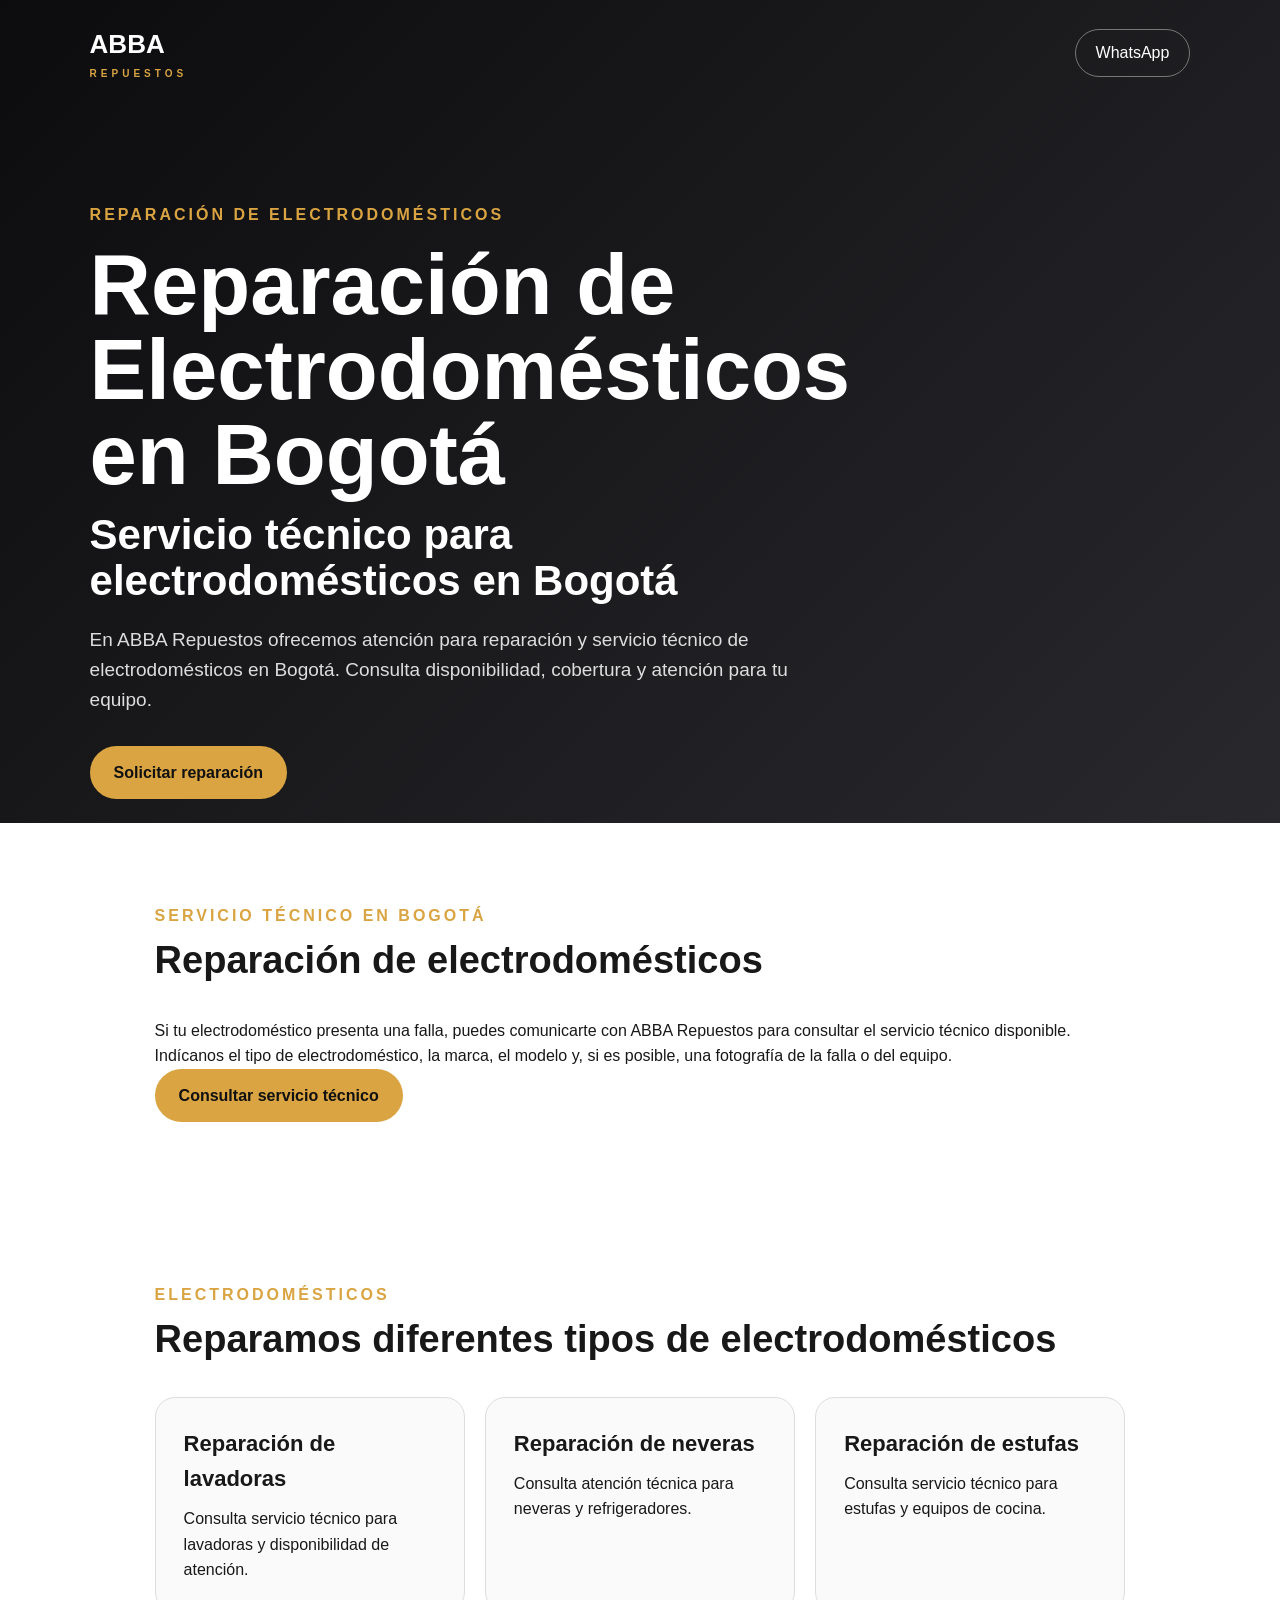
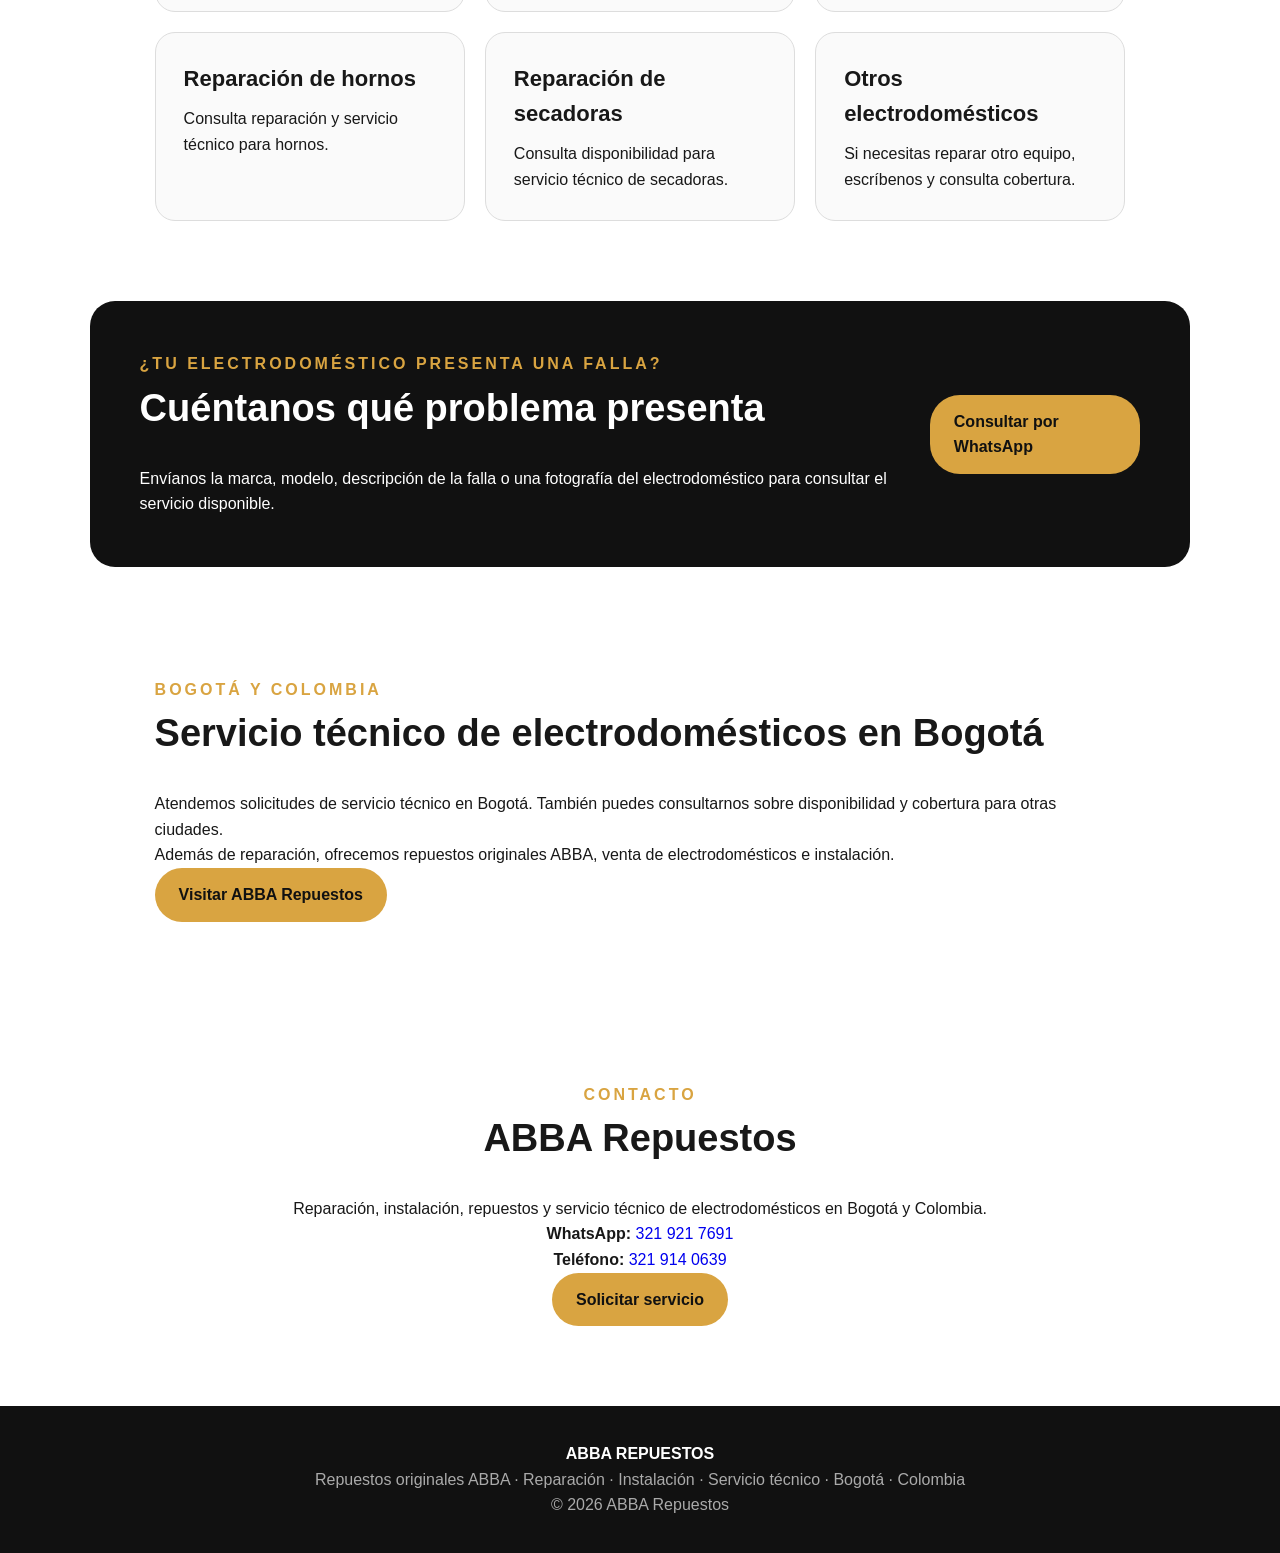
==== reparacion-electrodomesticos-bogota.html @ bcc0a8ca "Create HTML page for appliance repair services This HTML file provides information about ABBA Repues" ====
<!DOCTYPE html>
<html lang="es">
<head>

<meta charset="UTF-8">
<meta name="viewport" content="width=device-width, initial-scale=1.0">

<title>Reparación de Electrodomésticos en Bogotá | ABBA Repuestos</title>

<meta name="description" content="Reparación de electrodomésticos en Bogotá. Servicio técnico para lavadoras, neveras, estufas, hornos y secadoras. Consulta servicio y disponibilidad por WhatsApp.">

<meta name="robots" content="index, follow">

<link rel="canonical" href="https://abbarepuestos.com/reparacion-electrodomesticos-bogota.html">

<link rel="stylesheet" href="style.css">
<link rel="icon" type="image/svg+xml" href="/favicon.svg">

<meta property="og:type" content="website">
<meta property="og:title" content="Reparación de Electrodomésticos en Bogotá | ABBA Repuestos">
<meta property="og:description" content="Servicio de reparación de electrodomésticos en Bogotá. Consulta atención y disponibilidad por WhatsApp.">
<meta property="og:url" content="https://abbarepuestos.com/reparacion-electrodomesticos-bogota.html">
<meta property="og:site_name" content="ABBA Repuestos">
<meta property="og:locale" content="es_CO">

<script type="application/ld+json">
{
  "@context": "https://schema.org",
  "@type": "WebPage",
  "name": "Reparación de Electrodomésticos en Bogotá | ABBA Repuestos",
  "url": "https://abbarepuestos.com/reparacion-electrodomesticos-bogota.html",
  "description": "Servicio de reparación de electrodomésticos en Bogotá.",
  "inLanguage": "es-CO",
  "isPartOf": {
    "@type": "WebSite",
    "name": "ABBA Repuestos",
    "url": "https://abbarepuestos.com/"
  }
}
</script>

</head>

<body>

<header class="hero">

<nav>
<div class="logo">ABBA<span>REPUESTOS</span></div>

<a class="nav-btn"
href="https://wa.me/573219217691">
WhatsApp
</a>
</nav>

<div class="hero-content">

<p class="eyebrow">REPARACIÓN DE ELECTRODOMÉSTICOS</p>

<h1>Reparación de Electrodomésticos en Bogotá</h1>

<h2>Servicio técnico para electrodomésticos en Bogotá</h2>

<p class="intro">
En ABBA Repuestos ofrecemos atención para reparación y servicio
técnico de electrodomésticos en Bogotá. Consulta disponibilidad,
cobertura y atención para tu equipo.
</p>

<a class="btn"
href="https://wa.me/573219217691?text=Hola%20ABBA%20Repuestos%2C%20necesito%20reparar%20un%20electrodom%C3%A9stico%20en%20Bogot%C3%A1">
Solicitar reparación
</a>

</div>
</header>


<section>

<p class="gold">SERVICIO TÉCNICO EN BOGOTÁ</p>

<h2>Reparación de electrodomésticos</h2>

<p>
Si tu electrodoméstico presenta una falla, puedes comunicarte
con ABBA Repuestos para consultar el servicio técnico disponible.
</p>

<p>
Indícanos el tipo de electrodoméstico, la marca, el modelo y,
si es posible, una fotografía de la falla o del equipo.
</p>

<a class="btn"
href="https://wa.me/573219217691?text=Hola%20ABBA%20Repuestos%2C%20quiero%20consultar%20un%20servicio%20de%20reparaci%C3%B3n">
Consultar servicio técnico
</a>

</section>


<section>

<p class="gold">ELECTRODOMÉSTICOS</p>

<h2>Reparamos diferentes tipos de electrodomésticos</h2>

<div class="cards">

<article>
<h3>Reparación de lavadoras</h3>
<p>
Consulta servicio técnico para lavadoras y disponibilidad de atención.
</p>
</article>

<article>
<h3>Reparación de neveras</h3>
<p>
Consulta atención técnica para neveras y refrigeradores.
</p>
</article>

<article>
<h3>Reparación de estufas</h3>
<p>
Consulta servicio técnico para estufas y equipos de cocina.
</p>
</article>

<article>
<h3>Reparación de hornos</h3>
<p>
Consulta reparación y servicio técnico para hornos.
</p>
</article>

<article>
<h3>Reparación de secadoras</h3>
<p>
Consulta disponibilidad para servicio técnico de secadoras.
</p>
</article>

<article>
<h3>Otros electrodomésticos</h3>
<p>
Si necesitas reparar otro equipo, escríbenos y consulta cobertura.
</p>
</article>

</div>

</section>


<section class="highlight">

<div>

<p class="eyebrow">¿TU ELECTRODOMÉSTICO PRESENTA UNA FALLA?</p>

<h2>Cuéntanos qué problema presenta</h2>

<p>
Envíanos la marca, modelo, descripción de la falla o una fotografía
del electrodoméstico para consultar el servicio disponible.
</p>

</div>

<a class="btn"
href="https://wa.me/573219217691?text=Hola%20ABBA%20Repuestos%2C%20mi%20electrodom%C3%A9stico%20presenta%20una%20falla">
Consultar por WhatsApp
</a>

</section>


<section>

<p class="gold">BOGOTÁ Y COLOMBIA</p>

<h2>Servicio técnico de electrodomésticos en Bogotá</h2>

<p>
Atendemos solicitudes de servicio técnico en Bogotá. También puedes
consultarnos sobre disponibilidad y cobertura para otras ciudades.
</p>

<p>
Además de reparación, ofrecemos repuestos originales ABBA,
venta de electrodomésticos e instalación.
</p>

<a class="btn"
href="https://abbarepuestos.com/">
Visitar ABBA Repuestos
</a>

</section>


<section class="contact">

<p class="gold">CONTACTO</p>

<h2>ABBA Repuestos</h2>

<p>
Reparación, instalación, repuestos y servicio técnico de
electrodomésticos en Bogotá y Colombia.
</p>

<p>
<strong>WhatsApp:</strong>
<a href="https://wa.me/573219217691">
321 921 7691
</a>
</p>

<p>
<strong>Teléfono:</strong>
<a href="tel:+573219140639">
321 914 0639
</a>
</p>

<a class="btn"
href="https://wa.me/573219217691?text=Hola%20ABBA%20Repuestos%2C%20necesito%20servicio%20t%C3%A9cnico">
Solicitar servicio
</a>

</section>


<footer>

<strong>ABBA REPUESTOS</strong>

<p>
Repuestos originales ABBA · Reparación · Instalación ·
Servicio técnico · Bogotá · Colombia
</p>

<p>
© 2026 ABBA Repuestos
</p>

</footer>

</body>
  </html>
---- style.css ----
* {
  box-sizing: border-box;
  margin: 0;
  padding: 0;
}

body {
  font-family: Arial, Helvetica, sans-serif;
  color: #181818;
  background: #ffffff;
  line-height: 1.6;
}

a {
  text-decoration: none;
}

.hero {
  min-height: 680px;
  background: linear-gradient(135deg, #0c0c0e, #29292d);
  color: white;
  padding: 24px 7%;
}

nav {
  display: flex;
  justify-content: space-between;
  align-items: center;
}

.logo {
  font-size: 26px;
  font-weight: 900;
}

.logo span {
  display: block;
  font-size: 10px;
  letter-spacing: 4px;
  color: #d9a441;
}

.nav-btn {
  color: white;
  border: 1px solid #777;
  padding: 10px 20px;
  border-radius: 25px;
}

.hero-content {
  max-width: 720px;
  padding-top: 120px;
}

.eyebrow,
.gold {
  color: #d9a441;
  letter-spacing: 3px;
  font-weight: bold;
}

.hero h1 {
  font-size: clamp(48px, 9vw, 85px);
  line-height: 1;
  margin: 15px 0;
}

.hero h2 {
  font-size: clamp(25px, 4vw, 42px);
  line-height: 1.1;
}

.intro {
  font-size: 19px;
  color: #dddddd;
  margin: 20px 0 30px;
}

.btn {
  display: inline-block;
  background: #d9a441;
  color: #111111;
  padding: 14px 24px;
  border-radius: 30px;
  font-weight: bold;
}

section {
  padding: 80px 7%;
  max-width: 1150px;
  margin: auto;
}

section > h2,
.highlight h2 {
  font-size: 38px;
  line-height: 1.15;
  margin: 10px 0 35px;
}

.cards {
  display: grid;
  grid-template-columns: repeat(3, 1fr);
  gap: 20px;
}

.cards article {
  padding: 28px;
  border: 1px solid #dddddd;
  border-radius: 20px;
  background: #fafafa;
}

.icon {
  font-size: 28px;
  margin-bottom: 15px;
}

.cards h3 {
  font-size: 22px;
  margin-bottom: 10px;
}

.highlight {
  margin: 0 7% 30px;
  padding: 50px;
  border-radius: 25px;
  background: #111111;
  color: white;
  display: flex;
  justify-content: space-between;
  align-items: center;
  gap: 25px;
}

.highlight h2 {
  max-width: 700px;
}

.contact {
  text-align: center;
}

.phone {
  display: block;
  font-size: 30px;
  font-weight: bold;
  color: #111111;
  margin: 20px;
}

footer {
  background: #111111;
  color: #aaaaaa;
  text-align: center;
  padding: 35px;
}

footer strong {
  color: white;
}

@media (max-width: 700px) {
  .cards {
    grid-template-columns: 1fr;
  }

  .highlight {
    display: block;
    margin: 0 5% 20px;
  }

  .highlight .btn {
    margin-top: 20px;
  }

  .hero {
    padding: 20px 5%;
  }
}
```
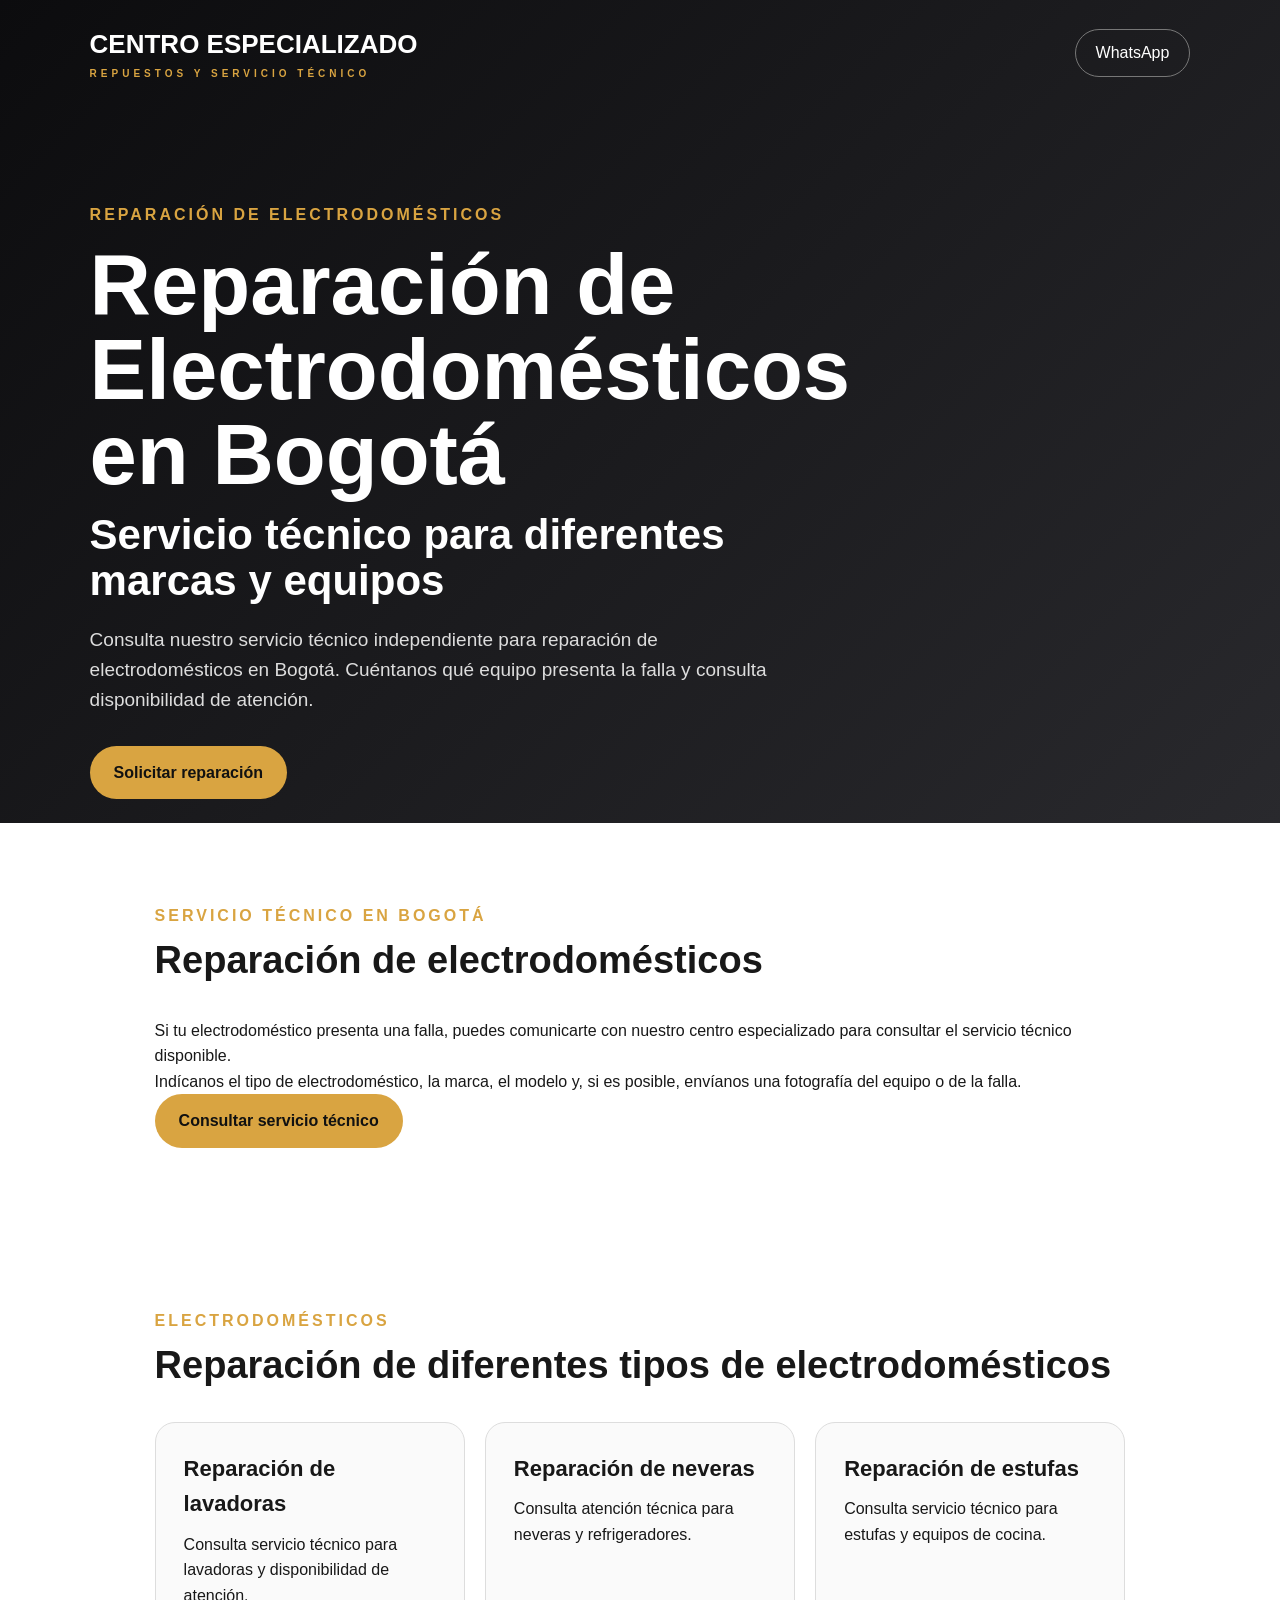
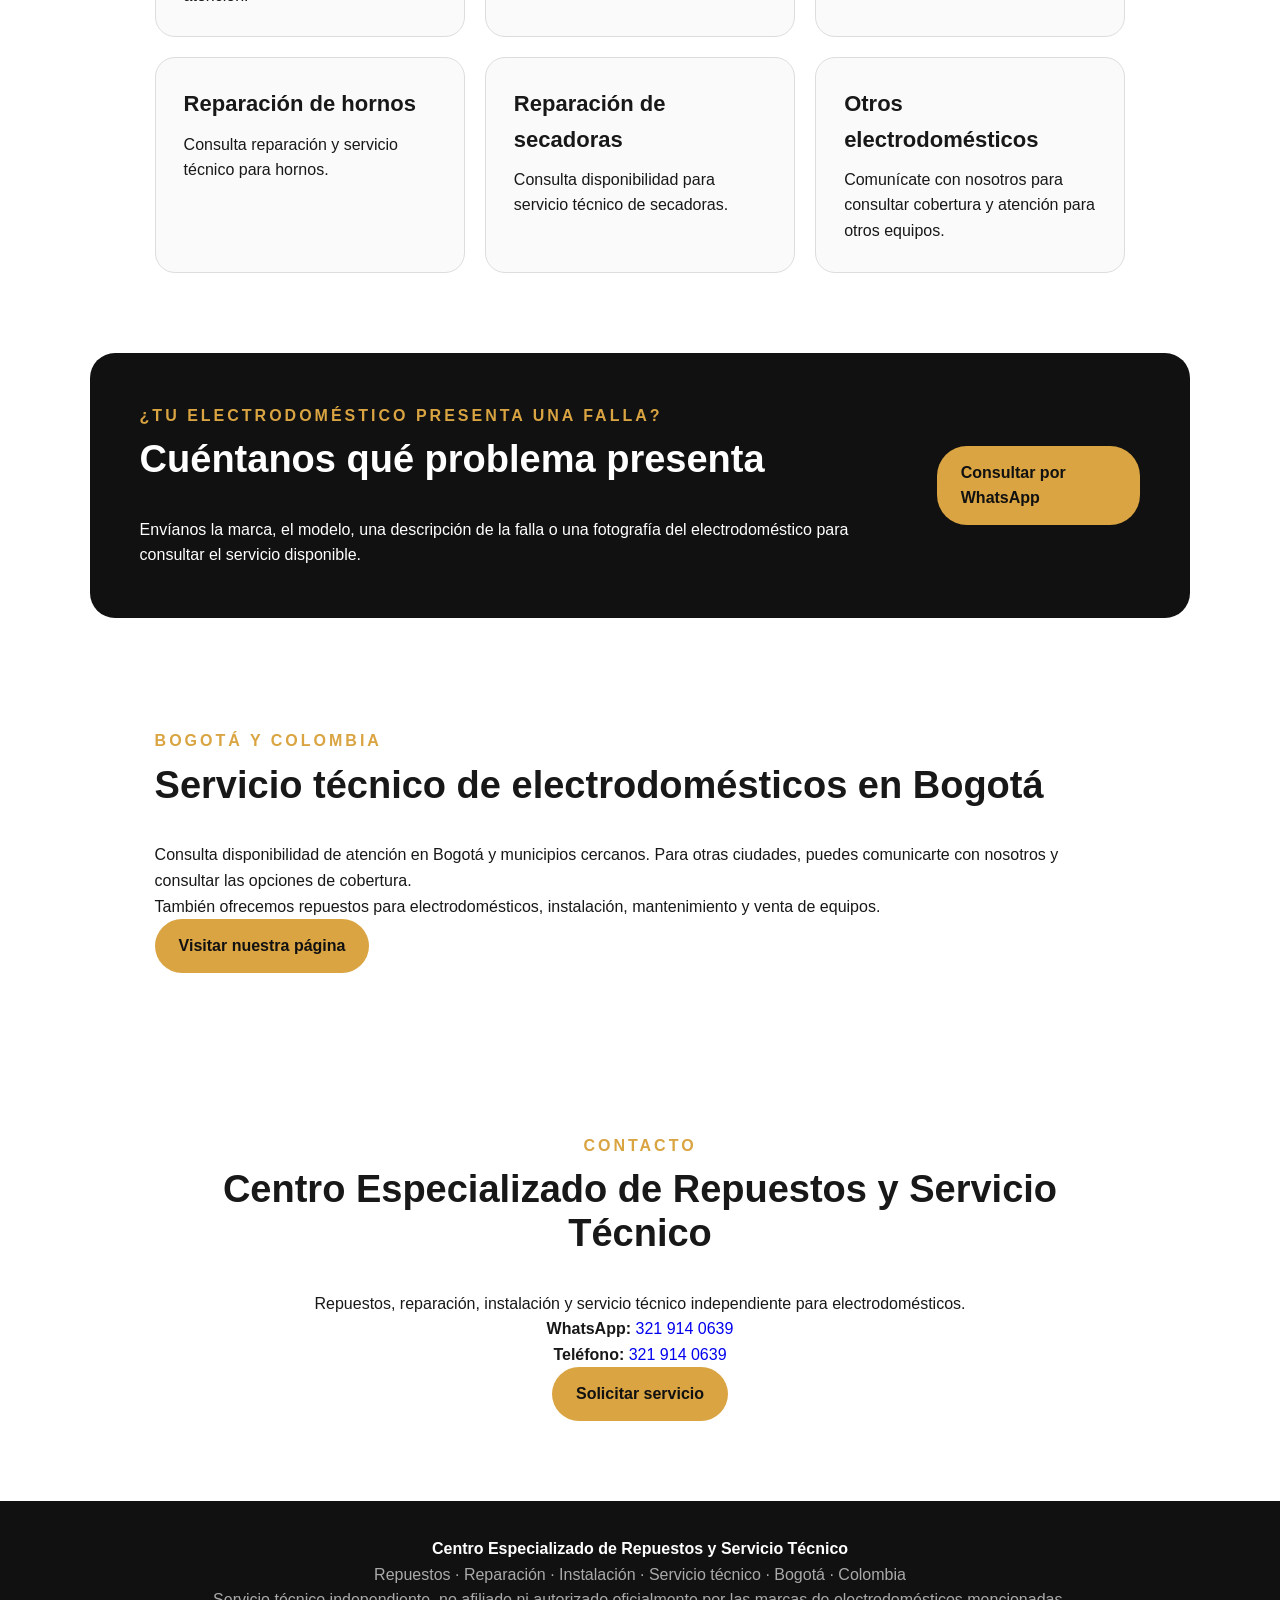
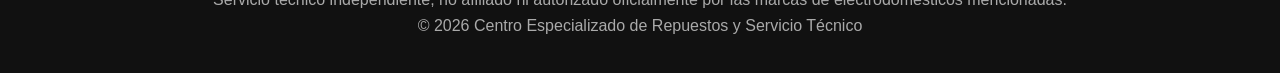
==== commit 44108a8c: "Update HTML content for service details and branding" ====
--- a/reparacion-electrodomesticos-bogota.html
+++ b/reparacion-electrodomesticos-bogota.html
@@ -1,44 +1,41 @@
 <!DOCTYPE html>
-<html lang="es">
+<html lang="es-CO">
 <head>
-
 <meta charset="UTF-8">
 <meta name="viewport" content="width=device-width, initial-scale=1.0">
 
-<title>Reparación de Electrodomésticos en Bogotá | ABBA Repuestos</title>
-
-<meta name="description" content="Reparación de electrodomésticos en Bogotá. Servicio técnico para lavadoras, neveras, estufas, hornos y secadoras. Consulta servicio y disponibilidad por WhatsApp.">
+<title>Reparación de Electrodomésticos en Bogotá | Servicio Técnico</title>
+
+<meta name="description" content="Consulta reparación y servicio técnico independiente para lavadoras, neveras, estufas, hornos y secadoras en Bogotá. Atención y cotizaciones por WhatsApp.">
 
 <meta name="robots" content="index, follow">
-
 <link rel="canonical" href="https://abbarepuestos.com/reparacion-electrodomesticos-bogota.html">
 
 <link rel="stylesheet" href="style.css">
 <link rel="icon" type="image/svg+xml" href="/favicon.svg">
 
 <meta property="og:type" content="website">
-<meta property="og:title" content="Reparación de Electrodomésticos en Bogotá | ABBA Repuestos">
-<meta property="og:description" content="Servicio de reparación de electrodomésticos en Bogotá. Consulta atención y disponibilidad por WhatsApp.">
+<meta property="og:title" content="Reparación de Electrodomésticos en Bogotá | Servicio Técnico">
+<meta property="og:description" content="Consulta reparación y servicio técnico independiente de electrodomésticos en Bogotá.">
 <meta property="og:url" content="https://abbarepuestos.com/reparacion-electrodomesticos-bogota.html">
-<meta property="og:site_name" content="ABBA Repuestos">
+<meta property="og:site_name" content="Centro Especializado de Repuestos y Servicio Técnico">
 <meta property="og:locale" content="es_CO">
 
 <script type="application/ld+json">
 {
   "@context": "https://schema.org",
   "@type": "WebPage",
-  "name": "Reparación de Electrodomésticos en Bogotá | ABBA Repuestos",
+  "name": "Reparación de Electrodomésticos en Bogotá",
   "url": "https://abbarepuestos.com/reparacion-electrodomesticos-bogota.html",
-  "description": "Servicio de reparación de electrodomésticos en Bogotá.",
+  "description": "Consulta reparación y servicio técnico independiente de electrodomésticos en Bogotá.",
   "inLanguage": "es-CO",
   "isPartOf": {
     "@type": "WebSite",
-    "name": "ABBA Repuestos",
+    "name": "Centro Especializado de Repuestos y Servicio Técnico",
     "url": "https://abbarepuestos.com/"
   }
 }
 </script>
-
 </head>
 
 <body>
@@ -46,10 +43,12 @@
 <header class="hero">
 
 <nav>
-<div class="logo">ABBA<span>REPUESTOS</span></div>
-
-<a class="nav-btn"
-href="https://wa.me/573219217691">
+<div class="logo">
+CENTRO ESPECIALIZADO
+<span>REPUESTOS Y SERVICIO TÉCNICO</span>
+</div>
+
+<a class="nav-btn" href="https://wa.me/573219140639">
 WhatsApp
 </a>
 </nav>
@@ -60,23 +59,22 @@
 
 <h1>Reparación de Electrodomésticos en Bogotá</h1>
 
-<h2>Servicio técnico para electrodomésticos en Bogotá</h2>
+<h2>Servicio técnico para diferentes marcas y equipos</h2>
 
 <p class="intro">
-En ABBA Repuestos ofrecemos atención para reparación y servicio
-técnico de electrodomésticos en Bogotá. Consulta disponibilidad,
-cobertura y atención para tu equipo.
-</p>
-
-<a class="btn"
-href="https://wa.me/573219217691?text=Hola%20ABBA%20Repuestos%2C%20necesito%20reparar%20un%20electrodom%C3%A9stico%20en%20Bogot%C3%A1">
+Consulta nuestro servicio técnico independiente para reparación
+de electrodomésticos en Bogotá. Cuéntanos qué equipo presenta
+la falla y consulta disponibilidad de atención.
+</p>
+
+<a class="btn"
+href="https://wa.me/573219140639?text=Hola%2C%20quiero%20consultar%20un%20servicio%20de%20reparaci%C3%B3n%20de%20electrodom%C3%A9sticos">
 Solicitar reparación
 </a>
 
 </div>
 </header>
 
-
 <section>
 
 <p class="gold">SERVICIO TÉCNICO EN BOGOTÁ</p>
@@ -85,100 +83,84 @@
 
 <p>
 Si tu electrodoméstico presenta una falla, puedes comunicarte
-con ABBA Repuestos para consultar el servicio técnico disponible.
+con nuestro centro especializado para consultar el servicio
+técnico disponible.
 </p>
 
 <p>
 Indícanos el tipo de electrodoméstico, la marca, el modelo y,
-si es posible, una fotografía de la falla o del equipo.
-</p>
-
-<a class="btn"
-href="https://wa.me/573219217691?text=Hola%20ABBA%20Repuestos%2C%20quiero%20consultar%20un%20servicio%20de%20reparaci%C3%B3n">
+si es posible, envíanos una fotografía del equipo o de la falla.
+</p>
+
+<a class="btn"
+href="https://wa.me/573219140639?text=Hola%2C%20quiero%20consultar%20un%20servicio%20de%20reparaci%C3%B3n">
 Consultar servicio técnico
 </a>
 
 </section>
 
-
 <section>
 
 <p class="gold">ELECTRODOMÉSTICOS</p>
 
-<h2>Reparamos diferentes tipos de electrodomésticos</h2>
+<h2>Reparación de diferentes tipos de electrodomésticos</h2>
 
 <div class="cards">
 
 <article>
 <h3>Reparación de lavadoras</h3>
-<p>
-Consulta servicio técnico para lavadoras y disponibilidad de atención.
-</p>
+<p>Consulta servicio técnico para lavadoras y disponibilidad de atención.</p>
 </article>
 
 <article>
 <h3>Reparación de neveras</h3>
-<p>
-Consulta atención técnica para neveras y refrigeradores.
-</p>
+<p>Consulta atención técnica para neveras y refrigeradores.</p>
 </article>
 
 <article>
 <h3>Reparación de estufas</h3>
-<p>
-Consulta servicio técnico para estufas y equipos de cocina.
-</p>
+<p>Consulta servicio técnico para estufas y equipos de cocina.</p>
 </article>
 
 <article>
 <h3>Reparación de hornos</h3>
-<p>
-Consulta reparación y servicio técnico para hornos.
-</p>
+<p>Consulta reparación y servicio técnico para hornos.</p>
 </article>
 
 <article>
 <h3>Reparación de secadoras</h3>
-<p>
-Consulta disponibilidad para servicio técnico de secadoras.
-</p>
+<p>Consulta disponibilidad para servicio técnico de secadoras.</p>
 </article>
 
 <article>
 <h3>Otros electrodomésticos</h3>
-<p>
-Si necesitas reparar otro equipo, escríbenos y consulta cobertura.
-</p>
-</article>
-
-</div>
-
-</section>
-
+<p>Comunícate con nosotros para consultar cobertura y atención para otros equipos.</p>
+</article>
+
+</div>
+</section>
 
 <section class="highlight">
 
 <div>
-
 <p class="eyebrow">¿TU ELECTRODOMÉSTICO PRESENTA UNA FALLA?</p>
 
 <h2>Cuéntanos qué problema presenta</h2>
 
 <p>
-Envíanos la marca, modelo, descripción de la falla o una fotografía
-del electrodoméstico para consultar el servicio disponible.
-</p>
-
-</div>
-
-<a class="btn"
-href="https://wa.me/573219217691?text=Hola%20ABBA%20Repuestos%2C%20mi%20electrodom%C3%A9stico%20presenta%20una%20falla">
+Envíanos la marca, el modelo, una descripción de la falla
+o una fotografía del electrodoméstico para consultar
+el servicio disponible.
+</p>
+</div>
+
+<a class="btn"
+href="https://wa.me/573219140639?text=Hola%2C%20mi%20electrodom%C3%A9stico%20presenta%20una%20falla%20y%20quiero%20consultar%20el%20servicio">
 Consultar por WhatsApp
 </a>
 
 </section>
 
-
 <section>
 
 <p class="gold">BOGOTÁ Y COLOMBIA</p>
@@ -186,70 +168,67 @@
 <h2>Servicio técnico de electrodomésticos en Bogotá</h2>
 
 <p>
-Atendemos solicitudes de servicio técnico en Bogotá. También puedes
-consultarnos sobre disponibilidad y cobertura para otras ciudades.
-</p>
-
-<p>
-Además de reparación, ofrecemos repuestos originales ABBA,
-venta de electrodomésticos e instalación.
-</p>
-
-<a class="btn"
-href="https://abbarepuestos.com/">
-Visitar ABBA Repuestos
-</a>
-
-</section>
-
+Consulta disponibilidad de atención en Bogotá y municipios cercanos.
+Para otras ciudades, puedes comunicarte con nosotros y consultar
+las opciones de cobertura.
+</p>
+
+<p>
+También ofrecemos repuestos para electrodomésticos, instalación,
+mantenimiento y venta de equipos.
+</p>
+
+<a class="btn" href="https://abbarepuestos.com/">
+Visitar nuestra página
+</a>
+
+</section>
 
 <section class="contact">
 
 <p class="gold">CONTACTO</p>
 
-<h2>ABBA Repuestos</h2>
-
-<p>
-Reparación, instalación, repuestos y servicio técnico de
-electrodomésticos en Bogotá y Colombia.
+<h2>Centro Especializado de Repuestos y Servicio Técnico</h2>
+
+<p>
+Repuestos, reparación, instalación y servicio técnico independiente
+para electrodomésticos.
 </p>
 
 <p>
 <strong>WhatsApp:</strong>
-<a href="https://wa.me/573219217691">
-321 921 7691
-</a>
+<a href="https://wa.me/573219140639">321 914 0639</a>
 </p>
 
 <p>
 <strong>Teléfono:</strong>
-<a href="tel:+573219140639">
-321 914 0639
-</a>
-</p>
-
-<a class="btn"
-href="https://wa.me/573219217691?text=Hola%20ABBA%20Repuestos%2C%20necesito%20servicio%20t%C3%A9cnico">
+<a href="tel:+573219140639">321 914 0639</a>
+</p>
+
+<a class="btn"
+href="https://wa.me/573219140639?text=Hola%2C%20quiero%20solicitar%20servicio%20t%C3%A9cnico">
 Solicitar servicio
 </a>
 
 </section>
 
-
 <footer>
 
-<strong>ABBA REPUESTOS</strong>
-
-<p>
-Repuestos originales ABBA · Reparación · Instalación ·
-Servicio técnico · Bogotá · Colombia
-</p>
-
-<p>
-© 2026 ABBA Repuestos
-</p>
+<strong>Centro Especializado de Repuestos y Servicio Técnico</strong>
+
+<p>
+Repuestos · Reparación · Instalación · Servicio técnico · Bogotá · Colombia
+</p>
+
+<p>
+Servicio técnico independiente, no afiliado ni autorizado oficialmente
+por las marcas de electrodomésticos mencionadas.
+</p>
+
+<p>© 2026 Centro Especializado de Repuestos y Servicio Técnico</p>
 
 </footer>
 
 </body>
-  </html>
+</html>
+
--- a/style.css
+++ b/style.css
@@ -32,6 +32,12 @@
 .logo {
   font-size: 26px;
   font-weight: 900;
+}
+
+.logo img {
+  width: 150px;
+  height: auto;
+  display: block;
 }
 
 .logo span {
